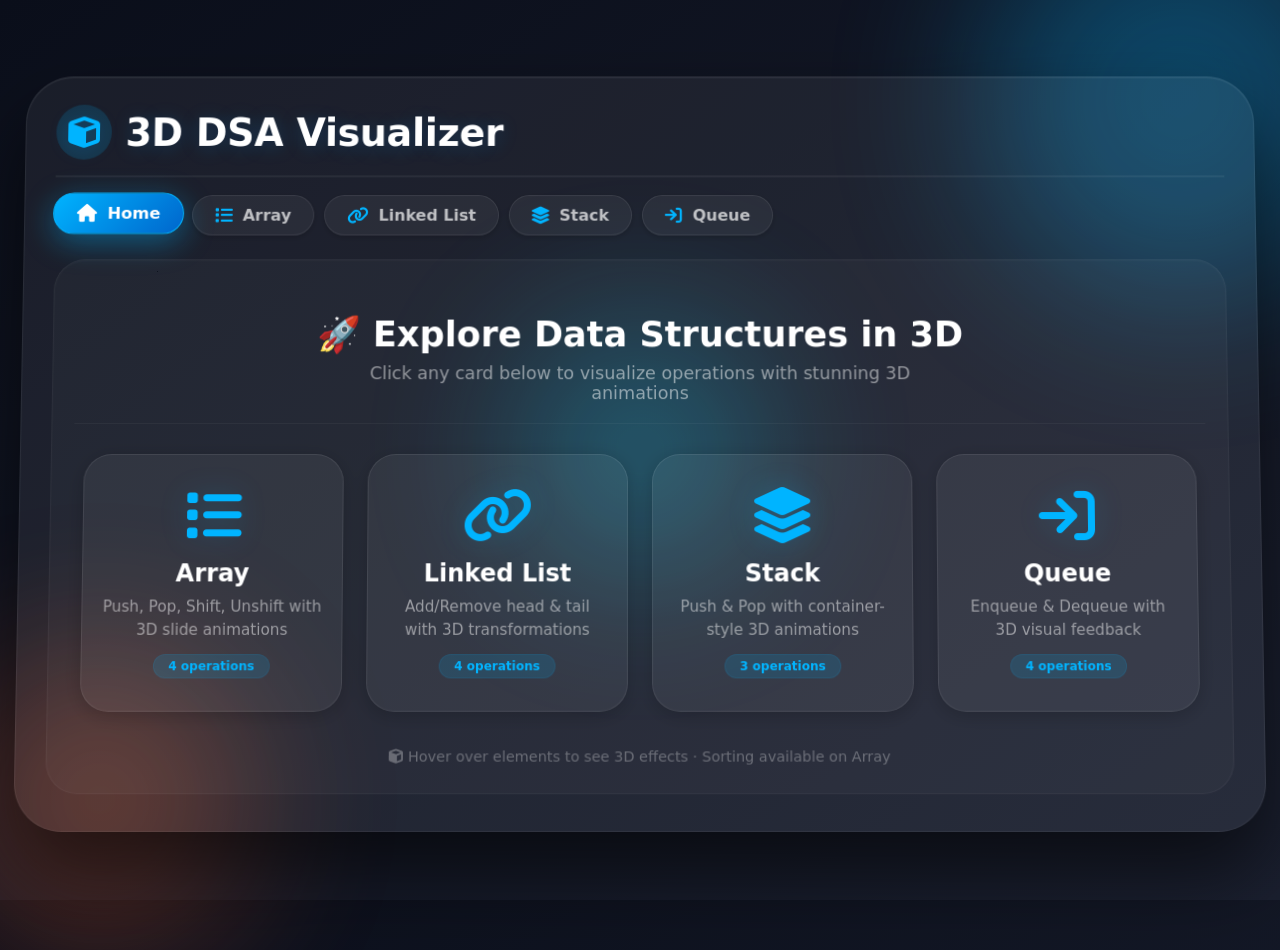
==== index.html @ 0ff6e642 "Add files via upload" ====
<!DOCTYPE html>
<html lang="en">
<head>
    <meta charset="UTF-8">
    <meta name="viewport" content="width=device-width, initial-scale=1.0">
    <title>3D DSA Visualizer · Home</title>
    <link rel="stylesheet" href="https://cdnjs.cloudflare.com/ajax/libs/font-awesome/6.0.0-beta3/css/all.min.css">
    <link rel="stylesheet" href="style.css">
</head>
<body>
    <div class="glow-orb" style="width: 400px; height: 400px; background: #00b4ff; top: -100px; right: -100px;"></div>
    <div class="glow-orb" style="width: 300px; height: 300px; background: #ff6b35; bottom: -50px; left: -50px; animation-delay: 4s;"></div>
    <div class="glow-orb" style="width: 250px; height: 250px; background: #00d2ff; top: 50%; left: 50%; transform: translate(-50%, -50%); animation-delay: 2s;"></div>

    <div class="container">
        <h1><i class="fas fa-cube"></i> 3D DSA Visualizer</h1>

        <div class="top-bar">
            <div class="ds-tabs">
                <div class="ds-tab active" data-panel="home"><i class="fas fa-home"></i> Home</div>
                <div class="ds-tab" data-panel="array"><i class="fas fa-list"></i> Array</div>
                <div class="ds-tab" data-panel="linkedlist"><i class="fas fa-link"></i> Linked List</div>
                <div class="ds-tab" data-panel="stack"><i class="fas fa-layer-group"></i> Stack</div>
                <div class="ds-tab" data-panel="queue"><i class="fas fa-arrow-right-to-bracket"></i> Queue</div>
            </div>
            <div class="sort-selector" id="sortSelector">
                <i class="fas fa-sort" style="color:#00b4ff;"></i>
                <select id="sortAlgorithm">
                    <option value="bubble">Bubble</option>
                    <option value="selection">Selection</option>
                    <option value="insertion">Insertion</option>
                </select>
                <button class="success" id="sortBtn"><i class="fas fa-play"></i> Sort</button>
                <button class="outline" id="shuffleBtn"><i class="fas fa-random"></i> Shuffle</button>
            </div>
        </div>

        <div id="panel-home" class="panel active">
            <div class="home-hero">
                <h2>🚀 Explore Data Structures in 3D</h2>
                <p>Click any card below to visualize operations with stunning 3D animations</p>
            </div>
            <div class="home-grid">
                <div class="home-card" data-panel="array">
                    <i class="fas fa-list"></i>
                    <h3>Array</h3>
                    <p>Push, Pop, Shift, Unshift with 3D slide animations</p>
                    <span class="badge">4 operations</span>
                </div>
                <div class="home-card" data-panel="linkedlist">
                    <i class="fas fa-link"></i>
                    <h3>Linked List</h3>
                    <p>Add/Remove head & tail with 3D transformations</p>
                    <span class="badge">4 operations</span>
                </div>
                <div class="home-card" data-panel="stack">
                    <i class="fas fa-layer-group"></i>
                    <h3>Stack</h3>
                    <p>Push & Pop with container-style 3D animations</p>
                    <span class="badge">3 operations</span>
                </div>
                <div class="home-card" data-panel="queue">
                    <i class="fas fa-arrow-right-to-bracket"></i>
                    <h3>Queue</h3>
                    <p>Enqueue & Dequeue with 3D visual feedback</p>
                    <span class="badge">4 operations</span>
                </div>
            </div>
            <div style="text-align:center;margin-top:16px;color:rgba(255,255,255,0.3);font-size:0.9rem;">
                <i class="fas fa-cube"></i> Hover over elements to see 3D effects · Sorting available on Array
            </div>
        </div>

        <div id="panel-array" class="panel">
            <div class="visual-area" id="array-visual"></div>
            <div class="controls">
                <div class="action-group">
                    <input type="number" id="array-input" placeholder="value" value="42">
                    <button class="primary" id="arr-push"><i class="fas fa-plus-circle"></i> Push</button>
                    <button class="primary" id="arr-unshift"><i class="fas fa-arrow-right"></i> Unshift</button>
                    <button class="danger" id="arr-pop"><i class="fas fa-minus-circle"></i> Pop</button>
                    <button class="danger" id="arr-shift"><i class="fas fa-arrow-left"></i> Shift</button>
                </div>
                <button class="outline" id="arr-reset"><i class="fas fa-undo-alt"></i> Reset</button>
                <span class="info-badge" id="array-info">size: 0</span>
            </div>
        </div>

        <div id="panel-linkedlist" class="panel">
            <div class="visual-area" id="list-visual"></div>
            <div class="controls">
                <div class="action-group">
                    <input type="number" id="list-input" placeholder="value" value="7">
                    <button class="primary" id="list-addhead"><i class="fas fa-plus"></i> Add head</button>
                    <button class="primary" id="list-addtail"><i class="fas fa-plus-circle"></i> Add tail</button>
                    <button class="danger" id="list-removehead"><i class="fas fa-minus"></i> Remove head</button>
                    <button class="danger" id="list-removetail"><i class="fas fa-minus-circle"></i> Remove tail</button>
                </div>
                <button class="outline" id="list-reset"><i class="fas fa-undo-alt"></i> Reset</button>
                <span class="info-badge" id="list-info">size: 0</span>
            </div>
        </div>

        <div id="panel-stack" class="panel">
            <div class="visual-area" style="background: rgba(0,0,0,0.15);">
                <div class="stack-container-3d" id="stack-visual"></div>
            </div>
            <div class="controls">
                <div class="action-group">
                    <input type="number" id="stack-input" placeholder="value" value="99">
                    <button class="primary" id="stack-push"><i class="fas fa-arrow-up"></i> Push</button>
                    <button class="danger" id="stack-pop"><i class="fas fa-arrow-down"></i> Pop</button>
                    <button class="outline" id="stack-peek"><i class="fas fa-eye"></i> Peek</button>
                </div>
                <button class="outline" id="stack-reset"><i class="fas fa-undo-alt"></i> Reset</button>
                <span class="info-badge" id="stack-info">size: 0</span>
            </div>
        </div>

        <div id="panel-queue" class="panel">
            <div class="visual-area" id="queue-visual"></div>
            <div class="controls">
                <div class="action-group">
                    <input type="number" id="queue-input" placeholder="value" value="33">
                    <button class="primary" id="queue-enqueue"><i class="fas fa-plus"></i> Enqueue</button>
                    <button class="danger" id="queue-dequeue"><i class="fas fa-minus"></i> Dequeue</button>
                    <button class="outline" id="queue-front"><i class="fas fa-arrow-right"></i> Front</button>
                    <button class="outline" id="queue-rear"><i class="fas fa-arrow-left"></i> Rear</button>
                </div>
                <button class="outline" id="queue-reset"><i class="fas fa-undo-alt"></i> Reset</button>
                <span class="info-badge" id="queue-info">size: 0</span>
            </div>
        </div>
    </div>

    <script src="script.js"></script>
</body>
</html>
---- style.css ----
* {
    margin: 0;
    padding: 0;
    box-sizing: border-box;
    font-family: 'Segoe UI', Roboto, system-ui, sans-serif;
}

body {
    background: linear-gradient(145deg, #0a0e1a 0%, #1a1f2f 100%);
    min-height: 100vh;
    display: flex;
    justify-content: center;
    align-items: center;
    padding: 20px;
    perspective: 1200px;
}

.container {
    max-width: 1500px;
    width: 100%;
    background: rgba(255, 255, 255, 0.06);
    border-radius: 48px;
    padding: 28px 30px 36px;
    box-shadow: 0 40px 80px rgba(0, 0, 0, 0.6), inset 0 1px 1px rgba(255, 255, 255, 0.08);
    border: 1px solid rgba(255, 255, 255, 0.06);
    transform: rotateX(2deg);
    transition: transform 0.5s cubic-bezier(0.34, 1.56, 0.64, 1);
}

.container:hover {
    transform: rotateX(0deg) scale(1.01);
}

h1 {
    font-size: 2.4rem;
    font-weight: 700;
    color: #fff;
    display: flex;
    align-items: center;
    gap: 14px;
    margin-bottom: 18px;
    letter-spacing: -0.3px;
    border-bottom: 2px solid rgba(255, 255, 255, 0.06);
    padding-bottom: 16px;
    text-shadow: 0 2px 20px rgba(0, 150, 255, 0.2);
}

h1 i {
    color: #00b4ff;
    background: rgba(0, 180, 255, 0.15);
    padding: 12px;
    border-radius: 30px;
    font-size: 2rem;
    animation: glowPulse 2s ease-in-out infinite;
}

@keyframes glowPulse {
    0%, 100% { box-shadow: 0 0 20px rgba(0, 180, 255, 0.2); }
    50% { box-shadow: 0 0 40px rgba(0, 180, 255, 0.5); }
}

.top-bar {
    display: flex;
    flex-wrap: wrap;
    align-items: center;
    justify-content: space-between;
    gap: 16px 20px;
    margin-bottom: 24px;
}

.ds-tabs {
    display: flex;
    flex-wrap: wrap;
    gap: 10px;
}

.ds-tab {
    background: rgba(255, 255, 255, 0.05);
    border: 1px solid rgba(255, 255, 255, 0.08);
    padding: 10px 22px;
    border-radius: 60px;
    font-weight: 600;
    font-size: 1rem;
    color: rgba(255, 255, 255, 0.7);
    cursor: pointer;
    transition: all 0.3s cubic-bezier(0.34, 1.56, 0.64, 1);
    display: flex;
    align-items: center;
    gap: 10px;
    box-shadow: 0 2px 6px rgba(0, 0, 0, 0.2);
    transform: translateZ(0);
}

.ds-tab i {
    font-size: 1.1rem;
    color: #00b4ff;
}

.ds-tab:hover {
    background: rgba(0, 180, 255, 0.12);
    transform: translateY(-3px) scale(1.02);
    border-color: rgba(0, 180, 255, 0.3);
    box-shadow: 0 8px 25px rgba(0, 180, 255, 0.15);
}

.ds-tab.active {
    background: linear-gradient(135deg, #00b4ff, #0066cc);
    border-color: #00b4ff;
    color: white;
    box-shadow: 0 8px 30px rgba(0, 180, 255, 0.4);
    transform: translateY(-2px) scale(1.03);
}

.ds-tab.active i {
    color: white;
}

.panel {
    display: none;
    background: rgba(255, 255, 255, 0.03);
    border-radius: 32px;
    padding: 24px 22px 28px;
    border: 1px solid rgba(255, 255, 255, 0.04);
    box-shadow: inset 0 1px 3px rgba(255, 255, 255, 0.03);
    transform-style: preserve-3d;
    animation: panelFloat 0.6s cubic-bezier(0.34, 1.56, 0.64, 1);
}

@keyframes panelFloat {
    0% { opacity: 0; transform: translateY(30px) rotateX(-10deg) scale(0.95); }
    100% { opacity: 1; transform: translateY(0) rotateX(0) scale(1); }
}

.panel.active {
    display: block;
}

/* HOME PANEL */
.home-grid {
    display: grid;
    grid-template-columns: repeat(auto-fit, minmax(220px, 1fr));
    gap: 24px;
    padding: 20px 10px;
}

.home-card {
    background: rgba(255, 255, 255, 0.06);
    border: 1px solid rgba(255, 255, 255, 0.08);
    border-radius: 28px;
    padding: 32px 20px;
    text-align: center;
    transition: all 0.4s cubic-bezier(0.34, 1.56, 0.64, 1);
    cursor: pointer;
    transform-style: preserve-3d;
    transform: rotateY(0deg) translateZ(0);
    box-shadow: 0 4px 20px rgba(0, 0, 0, 0.2);
}

.home-card:hover {
    transform: rotateY(5deg) rotateX(3deg) translateZ(30px) scale(1.03);
    background: rgba(0, 180, 255, 0.1);
    border-color: rgba(0, 180, 255, 0.3);
    box-shadow: 0 20px 50px rgba(0, 180, 255, 0.15);
}

.home-card i {
    font-size: 3.5rem;
    color: #00b4ff;
    margin-bottom: 16px;
    display: block;
    text-shadow: 0 0 30px rgba(0, 180, 255, 0.2);
}

.home-card h3 {
    color: #fff;
    font-size: 1.5rem;
    font-weight: 700;
    margin-bottom: 8px;
}

.home-card p {
    color: rgba(255, 255, 255, 0.5);
    font-size: 0.95rem;
    line-height: 1.5;
}

.home-card .badge {
    display: inline-block;
    background: rgba(0, 180, 255, 0.15);
    color: #00b4ff;
    padding: 4px 14px;
    border-radius: 60px;
    font-size: 0.75rem;
    font-weight: 600;
    margin-top: 12px;
    border: 1px solid rgba(0, 180, 255, 0.1);
}

.home-hero {
    text-align: center;
    padding: 30px 20px 20px;
    border-bottom: 1px solid rgba(255, 255, 255, 0.04);
    margin-bottom: 10px;
}

.home-hero h2 {
    color: #fff;
    font-size: 2.2rem;
    font-weight: 700;
    margin-bottom: 8px;
}

.home-hero p {
    color: rgba(255, 255, 255, 0.5);
    font-size: 1.1rem;
    max-width: 600px;
    margin: 0 auto;
}

.visual-area {
    background: rgba(0, 0, 0, 0.2);
    border-radius: 28px;
    padding: 28px 20px;
    min-height: 200px;
    border: 1px solid rgba(255, 255, 255, 0.04);
    box-shadow: inset 0 4px 30px rgba(0, 0, 0, 0.3);
    margin-bottom: 24px;
    display: flex;
    flex-wrap: wrap;
    align-items: center;
    justify-content: center;
    gap: 14px 18px;
    transition: 0.3s;
    transform-style: preserve-3d;
}

/* 3D Visual Items */
.visual-item {
    background: rgba(255, 255, 255, 0.08);
    padding: 12px 24px;
    border-radius: 16px;
    font-size: 1.5rem;
    font-weight: 700;
    color: #fff;
    border: 1px solid rgba(255, 255, 255, 0.08);
    transition: all 0.4s cubic-bezier(0.34, 1.56, 0.64, 1);
    min-width: 60px;
    text-align: center;
    transform-style: preserve-3d;
    transform: rotateY(0deg) rotateX(0deg) translateZ(0);
    box-shadow: 0 4px 15px rgba(0, 0, 0, 0.3), inset 0 1px 0 rgba(255, 255, 255, 0.05);
    text-shadow: 0 2px 10px rgba(0, 0, 0, 0.3);
}

.visual-item:hover {
    transform: rotateY(10deg) rotateX(5deg) translateZ(20px) scale(1.05);
    box-shadow: 0 20px 40px rgba(0, 0, 0, 0.5), 0 0 30px rgba(0, 180, 255, 0.15);
    background: rgba(255, 255, 255, 0.12);
}

.visual-item.slide-in-3d {
    animation: slideIn3D 0.5s cubic-bezier(0.34, 1.56, 0.64, 1) forwards;
}

@keyframes slideIn3D {
    0% { transform: rotateY(-30deg) rotateX(20deg) translateZ(-50px) scale(0.5); opacity: 0; }
    100% { transform: rotateY(0deg) rotateX(0deg) translateZ(0) scale(1); opacity: 1; }
}

.visual-item.pop-out-3d {
    animation: popOut3D 0.4s cubic-bezier(0.34, 1.56, 0.64, 1) forwards;
}

@keyframes popOut3D {
    0% { transform: rotateY(0deg) rotateX(0deg) translateZ(0) scale(1); opacity: 1; }
    100% { transform: rotateY(40deg) rotateX(20deg) translateZ(-80px) scale(0.3); opacity: 0; }
}

.visual-item.highlight-3d {
    background: rgba(0, 180, 255, 0.25);
    border-color: #00b4ff;
    box-shadow: 0 0 40px rgba(0, 180, 255, 0.3), inset 0 1px 0 rgba(255, 255, 255, 0.15);
    transform: rotateY(5deg) rotateX(3deg) translateZ(30px) scale(1.08);
}

.visual-item.comparing-3d {
    background: rgba(255, 107, 53, 0.25);
    border-color: #ff6b35;
    box-shadow: 0 0 40px rgba(255, 107, 53, 0.3);
    animation: pulse3D 0.6s ease-in-out infinite alternate;
}

@keyframes pulse3D {
    0% { transform: rotateY(-3deg) rotateX(3deg) translateZ(10px) scale(1); }
    100% { transform: rotateY(3deg) rotateX(-3deg) translateZ(30px) scale(1.05); }
}

.visual-item.sorted-3d {
    background: rgba(0, 210, 255, 0.2);
    border-color: #00d2ff;
    box-shadow: 0 0 40px rgba(0, 210, 255, 0.2);
    transform: rotateY(0deg) rotateX(0deg) translateZ(10px);
}

/* Stack Container 3D */
.stack-container-3d {
    display: flex;
    flex-direction: column-reverse;
    align-items: center;
    gap: 12px;
    width: 100%;
    max-width: 420px;
    margin: 0 auto;
    padding: 20px 24px;
    background: rgba(0, 0, 0, 0.25);
    border-radius: 28px;
    border: 2px solid rgba(0, 180, 255, 0.1);
    min-height: 140px;
    transform-style: preserve-3d;
    transform: rotateX(3deg);
    transition: all 0.4s cubic-bezier(0.34, 1.56, 0.64, 1);
    box-shadow: inset 0 0 60px rgba(0, 180, 255, 0.03);
}

.stack-container-3d:hover {
    transform: rotateX(0deg) rotateY(2deg);
    box-shadow: 0 20px 60px rgba(0, 0, 0, 0.5), inset 0 0 80px rgba(0, 180, 255, 0.05);
}

.stack-container-3d .visual-item {
    width: 100%;
    max-width: 260px;
    border-radius: 16px;
    background: rgba(255, 255, 255, 0.06);
    padding: 14px 24px;
    font-weight: 700;
    font-size: 1.3rem;
    transform-style: preserve-3d;
    transition: all 0.4s cubic-bezier(0.34, 1.56, 0.64, 1);
}

.stack-container-3d .visual-item.stack-top-3d {
    background: rgba(249, 168, 37, 0.25);
    color: #fff;
    border-color: #f9a825;
    box-shadow: 0 10px 40px rgba(249, 168, 37, 0.25), inset 0 1px 0 rgba(255, 255, 255, 0.1);
    transform: translateZ(20px) scale(1.04);
}

.stack-container-3d .visual-item.slide-in-3d {
    animation: stackSlide3D 0.5s cubic-bezier(0.34, 1.56, 0.64, 1) forwards;
}

@keyframes stackSlide3D {
    0% { transform: translateY(40px) rotateX(-20deg) scale(0.6); opacity: 0; }
    100% { transform: translateY(0) rotateX(0) scale(1); opacity: 1; }
}

.stack-container-3d .visual-item.pop-out-3d {
    animation: stackPop3D 0.4s cubic-bezier(0.34, 1.56, 0.64, 1) forwards;
}

@keyframes stackPop3D {
    0% { transform: translateY(0) rotateX(0) scale(1); opacity: 1; }
    100% { transform: translateY(-60px) rotateX(30deg) scale(0.4); opacity: 0; }
}

.stack-container-3d .empty-message {
    color: rgba(255, 255, 255, 0.4);
    font-size: 1.1rem;
    font-weight: 400;
    letter-spacing: 0.3px;
    padding: 20px 0;
}

.empty-message {
    color: rgba(255, 255, 255, 0.4);
    font-size: 1.2rem;
    font-weight: 400;
    opacity: 0.7;
    letter-spacing: 0.3px;
}

.controls {
    display: flex;
    flex-wrap: wrap;
    align-items: center;
    gap: 14px 18px;
    background: rgba(0, 0, 0, 0.25);
    padding: 14px 20px;
    border-radius: 60px;
    border: 1px solid rgba(255, 255, 255, 0.04);
}

.controls input {
    border: none;
    background: rgba(255, 255, 255, 0.06);
    color: #fff;
    padding: 10px 18px;
    border-radius: 40px;
    font-size: 0.95rem;
    width: 120px;
    border: 1px solid rgba(255, 255, 255, 0.06);
    transition: 0.15s;
    font-weight: 500;
}

.controls input:focus {
    outline: 2px solid #00b4ff;
    border-color: transparent;
    background: rgba(255, 255, 255, 0.1);
}

.controls input::placeholder {
    color: rgba(255, 255, 255, 0.3);
}

.controls button {
    background: rgba(255, 255, 255, 0.04);
    border: none;
    padding: 9px 20px;
    border-radius: 40px;
    font-weight: 600;
    color: rgba(255, 255, 255, 0.8);
    display: inline-flex;
    align-items: center;
    gap: 10px;
    border: 1px solid rgba(255, 255, 255, 0.06);
    cursor: pointer;
    transition: all 0.3s cubic-bezier(0.34, 1.56, 0.64, 1);
    font-size: 0.9rem;
    box-shadow: 0 2px 10px rgba(0, 0, 0, 0.2);
}

.controls button i {
    color: #00b4ff;
    font-size: 0.95rem;
}

.controls button:hover {
    background: rgba(0, 180, 255, 0.15);
    border-color: rgba(0, 180, 255, 0.3);
    transform: translateY(-2px) scale(1.03);
    box-shadow: 0 8px 25px rgba(0, 180, 255, 0.2);
}

.controls button.primary {
    background: linear-gradient(135deg, #00b4ff, #0066cc);
    border-color: #00b4ff;
    color: white;
}

.controls button.primary i {
    color: white;
}

.controls button.primary:hover {
    background: linear-gradient(135deg, #00ccff, #0077ee);
    transform: translateY(-2px) scale(1.05);
    box-shadow: 0 10px 30px rgba(0, 180, 255, 0.4);
}

.controls button.danger {
    background: linear-gradient(135deg, #ff4757, #c0392b);
    border-color: #ff4757;
    color: white;
}
.controls button.danger i { color: white; }
.controls button.danger:hover {
    background: linear-gradient(135deg, #ff6b7a, #e74c3c);
    transform: translateY(-2px) scale(1.05);
    box-shadow: 0 10px 30px rgba(255, 71, 87, 0.4);
}

.controls button.outline {
    background: transparent;
    border: 1px solid rgba(255, 255, 255, 0.08);
}

.controls button.success {
    background: linear-gradient(135deg, #00d2ff, #00a86b);
    border-color: #00d2ff;
    color: white;
}
.controls button.success i { color: white; }
.controls button.success:hover {
    background: linear-gradient(135deg, #00e5ff, #00c853);
    transform: translateY(-2px) scale(1.05);
    box-shadow: 0 10px 30px rgba(0, 210, 255, 0.4);
}

.info-badge {
    font-size: 0.9rem;
    background: rgba(255, 255, 255, 0.04);
    padding: 5px 18px;
    border-radius: 60px;
    color: rgba(255, 255, 255, 0.6);
    border: 1px solid rgba(255, 255, 255, 0.04);
    margin-left: auto;
    white-space: nowrap;
}

.sort-selector {
    display: flex;
    align-items: center;
    gap: 10px;
    background: rgba(0, 0, 0, 0.2);
    padding: 4px 14px 4px 18px;
    border-radius: 60px;
    border: 1px solid rgba(255, 255, 255, 0.04);
}

.sort-selector select {
    border: none;
    background: rgba(255, 255, 255, 0.04);
    color: #fff;
    padding: 8px 14px;
    border-radius: 40px;
    font-weight: 500;
    font-size: 0.9rem;
    border: 1px solid rgba(255, 255, 255, 0.06);
    outline: none;
    cursor: pointer;
}

.sort-selector select option {
    background: #1a1f2f;
    color: #fff;
}

.sort-selector select:focus {
    border-color: #00b4ff;
}

@media (max-width: 780px) {
    .container { padding: 16px; }
    h1 { font-size: 1.8rem; }
    .controls { flex-direction: column; align-items: stretch; }
    .info-badge { margin-left: 0; text-align: center; }
    .ds-tab { padding: 8px 16px; font-size: 0.9rem; }
    .sort-selector { flex-wrap: wrap; }
    .stack-container-3d { max-width: 100%; }
    .home-grid { grid-template-columns: 1fr; }
    .home-hero h2 { font-size: 1.6rem; }
}

/* 3D Floating Particles Effect */
.glow-orb {
    position: fixed;
    border-radius: 50%;
    pointer-events: none;
    z-index: -1;
    filter: blur(80px);
    opacity: 0.3;
    animation: orbFloat 8s ease-in-out infinite alternate;
}

@keyframes orbFloat {
    0% { transform: translate(0, 0) scale(1); }
    100% { transform: translate(100px, -100px) scale(1.5); }
}
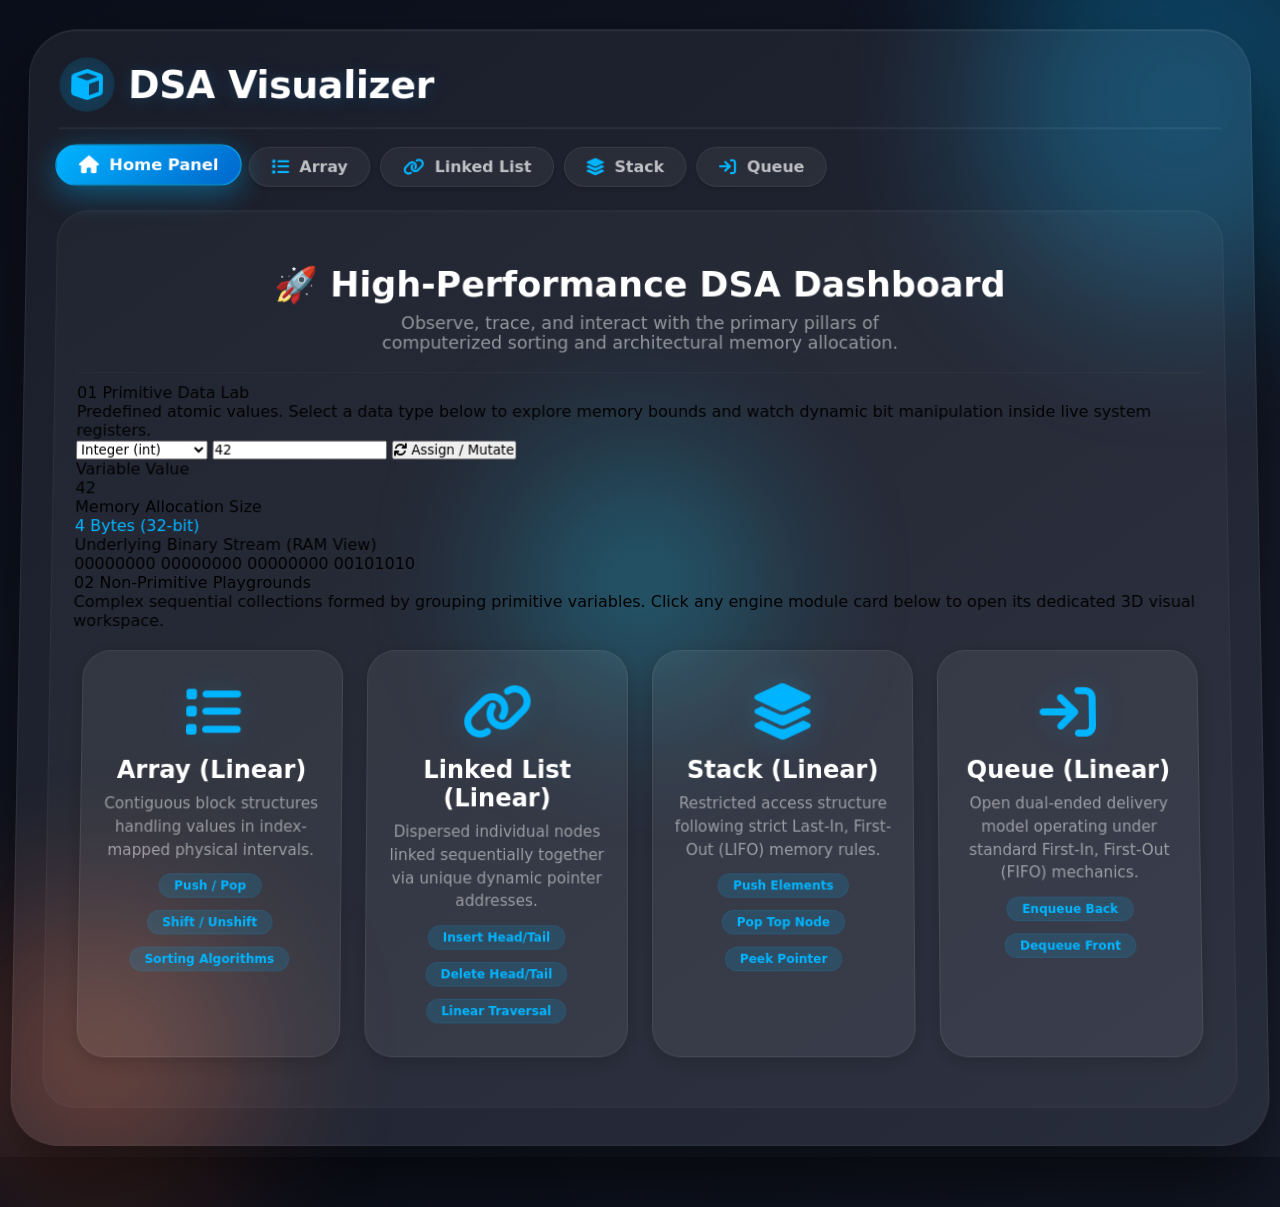
==== commit ab90e6c4: "Update index.html" ====
--- a/index.html
+++ b/index.html
@@ -3,7 +3,7 @@
 <head>
     <meta charset="UTF-8">
     <meta name="viewport" content="width=device-width, initial-scale=1.0">
-    <title>3D DSA Visualizer · Home</title>
+    <title>3D DSA Visualizer · Production Edition</title>
     <link rel="stylesheet" href="https://cdnjs.cloudflare.com/ajax/libs/font-awesome/6.0.0-beta3/css/all.min.css">
     <link rel="stylesheet" href="style.css">
 </head>
@@ -13,22 +13,23 @@
     <div class="glow-orb" style="width: 250px; height: 250px; background: #00d2ff; top: 50%; left: 50%; transform: translate(-50%, -50%); animation-delay: 2s;"></div>
 
     <div class="container">
-        <h1><i class="fas fa-cube"></i> 3D DSA Visualizer</h1>
+        <h1><i class="fas fa-cube"></i>DSA Visualizer</h1>
 
         <div class="top-bar">
             <div class="ds-tabs">
-                <div class="ds-tab active" data-panel="home"><i class="fas fa-home"></i> Home</div>
+                <div class="ds-tab active" data-panel="home"><i class="fas fa-home"></i> Home Panel</div>
                 <div class="ds-tab" data-panel="array"><i class="fas fa-list"></i> Array</div>
                 <div class="ds-tab" data-panel="linkedlist"><i class="fas fa-link"></i> Linked List</div>
                 <div class="ds-tab" data-panel="stack"><i class="fas fa-layer-group"></i> Stack</div>
                 <div class="ds-tab" data-panel="queue"><i class="fas fa-arrow-right-to-bracket"></i> Queue</div>
             </div>
-            <div class="sort-selector" id="sortSelector">
+            
+            <div class="sort-selector" id="sortSelector" style="display: none;">
                 <i class="fas fa-sort" style="color:#00b4ff;"></i>
                 <select id="sortAlgorithm">
-                    <option value="bubble">Bubble</option>
-                    <option value="selection">Selection</option>
-                    <option value="insertion">Insertion</option>
+                    <option value="bubble">Bubble Sort</option>
+                    <option value="selection">Selection Sort</option>
+                    <option value="insertion">Insertion Sort</option>
                 </select>
                 <button class="success" id="sortBtn"><i class="fas fa-play"></i> Sort</button>
                 <button class="outline" id="shuffleBtn"><i class="fas fa-random"></i> Shuffle</button>
@@ -37,37 +38,91 @@
 
         <div id="panel-home" class="panel active">
             <div class="home-hero">
-                <h2>🚀 Explore Data Structures in 3D</h2>
-                <p>Click any card below to visualize operations with stunning 3D animations</p>
+                <h2>🚀 High-Performance DSA Dashboard</h2>
+                <p>Observe, trace, and interact with the primary pillars of computerized sorting and architectural memory allocation.</p>
             </div>
+
+            <div class="ds-section-title">
+                <span>01</span> Primitive Data Lab
+                <p>Predefined atomic values. Select a data type below to explore memory bounds and watch dynamic bit manipulation inside live system registers.</p>
+            </div>
+            
+            <div class="primitive-lab-container">
+                <div class="lab-controls">
+                    <select id="primitive-selector">
+                        <option value="int">Integer (int)</option>
+                        <option value="float">Float (float)</option>
+                        <option value="char">Character (char)</option>
+                        <option value="bool">Boolean (bool)</option>
+                    </select>
+                    <input type="text" id="primitive-input" value="42">
+                    <button class="success" id="primitive-update-btn"><i class="fas fa-sync"></i> Assign / Mutate</button>
+                </div>
+
+                <div class="lab-display">
+                    <div class="register-box">
+                        <span class="reg-label">Variable Value</span>
+                        <div class="reg-value" id="reg-val-out">42</div>
+                    </div>
+                    <div class="register-box">
+                        <span class="reg-label">Memory Allocation Size</span>
+                        <div class="reg-value" id="reg-size-out" style="color: #00b4ff;">4 Bytes (32-bit)</div>
+                    </div>
+                    <div class="register-box structural-binary">
+                        <span class="reg-label">Underlying Binary Stream (RAM View)</span>
+                        <div class="reg-value binary-stream" id="reg-bin-out">00000000 00000000 00000000 00101010</div>
+                    </div>
+                </div>
+            </div>
+
+            <div class="ds-section-title">
+                <span>02</span> Non-Primitive Playgrounds
+                <p>Complex sequential collections formed by grouping primitive variables. Click any engine module card below to open its dedicated 3D visual workspace.</p>
+            </div>
+
             <div class="home-grid">
                 <div class="home-card" data-panel="array">
                     <i class="fas fa-list"></i>
-                    <h3>Array</h3>
-                    <p>Push, Pop, Shift, Unshift with 3D slide animations</p>
-                    <span class="badge">4 operations</span>
+                    <h3>Array (Linear)</h3>
+                    <p>Contiguous block structures handling values in index-mapped physical intervals.</p>
+                    <div class="ops-badge-group">
+                        <span class="badge">Push / Pop</span>
+                        <span class="badge">Shift / Unshift</span>
+                        <span class="badge">Sorting Algorithms</span>
+                    </div>
                 </div>
+
                 <div class="home-card" data-panel="linkedlist">
                     <i class="fas fa-link"></i>
-                    <h3>Linked List</h3>
-                    <p>Add/Remove head & tail with 3D transformations</p>
-                    <span class="badge">4 operations</span>
+                    <h3>Linked List (Linear)</h3>
+                    <p>Dispersed individual nodes linked sequentially together via unique dynamic pointer addresses.</p>
+                    <div class="ops-badge-group">
+                        <span class="badge">Insert Head/Tail</span>
+                        <span class="badge">Delete Head/Tail</span>
+                        <span class="badge">Linear Traversal</span>
+                    </div>
                 </div>
+
                 <div class="home-card" data-panel="stack">
                     <i class="fas fa-layer-group"></i>
-                    <h3>Stack</h3>
-                    <p>Push & Pop with container-style 3D animations</p>
-                    <span class="badge">3 operations</span>
+                    <h3>Stack (Linear)</h3>
+                    <p>Restricted access structure following strict Last-In, First-Out (LIFO) memory rules.</p>
+                    <div class="ops-badge-group">
+                        <span class="badge">Push Elements</span>
+                        <span class="badge">Pop Top Node</span>
+                        <span class="badge">Peek Pointer</span>
+                    </div>
                 </div>
+
                 <div class="home-card" data-panel="queue">
                     <i class="fas fa-arrow-right-to-bracket"></i>
-                    <h3>Queue</h3>
-                    <p>Enqueue & Dequeue with 3D visual feedback</p>
-                    <span class="badge">4 operations</span>
+                    <h3>Queue (Linear)</h3>
+                    <p>Open dual-ended delivery model operating under standard First-In, First-Out (FIFO) mechanics.</p>
+                    <div class="ops-badge-group">
+                        <span class="badge">Enqueue Back</span>
+                        <span class="badge">Dequeue Front</span>
+                    </div>
                 </div>
-            </div>
-            <div style="text-align:center;margin-top:16px;color:rgba(255,255,255,0.3);font-size:0.9rem;">
-                <i class="fas fa-cube"></i> Hover over elements to see 3D effects · Sorting available on Array
             </div>
         </div>
 
@@ -91,10 +146,10 @@
             <div class="controls">
                 <div class="action-group">
                     <input type="number" id="list-input" placeholder="value" value="7">
-                    <button class="primary" id="list-addhead"><i class="fas fa-plus"></i> Add head</button>
-                    <button class="primary" id="list-addtail"><i class="fas fa-plus-circle"></i> Add tail</button>
-                    <button class="danger" id="list-removehead"><i class="fas fa-minus"></i> Remove head</button>
-                    <button class="danger" id="list-removetail"><i class="fas fa-minus-circle"></i> Remove tail</button>
+                    <button class="primary" id="list-addhead"><i class="fas fa-plus"></i> Add Head</button>
+                    <button class="primary" id="list-addtail"><i class="fas fa-plus-circle"></i> Add Tail</button>
+                    <button class="danger" id="list-removehead"><i class="fas fa-minus"></i> Remove Head</button>
+                    <button class="danger" id="list-removetail"><i class="fas fa-minus-circle"></i> Remove Tail</button>
                 </div>
                 <button class="outline" id="list-reset"><i class="fas fa-undo-alt"></i> Reset</button>
                 <span class="info-badge" id="list-info">size: 0</span>
@@ -135,4 +190,4 @@
 
     <script src="script.js"></script>
 </body>
-</html>+</html>
